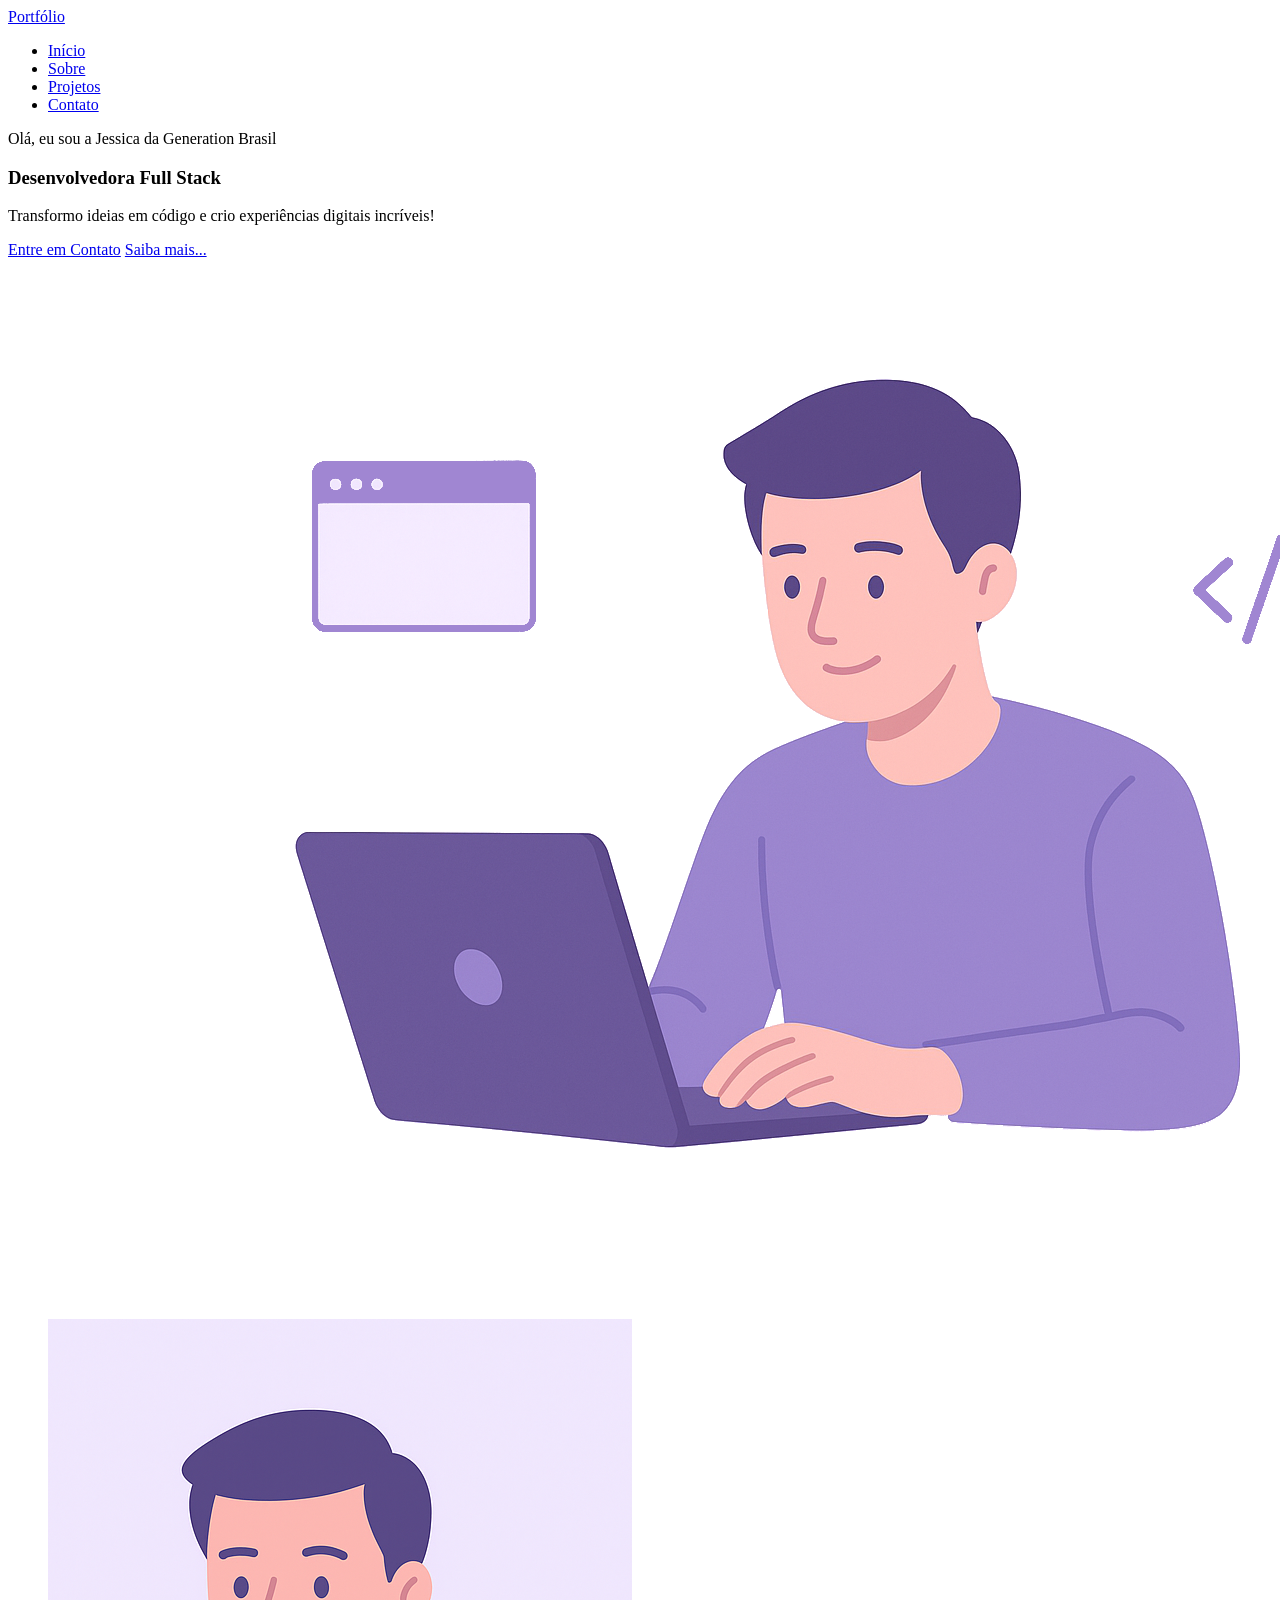
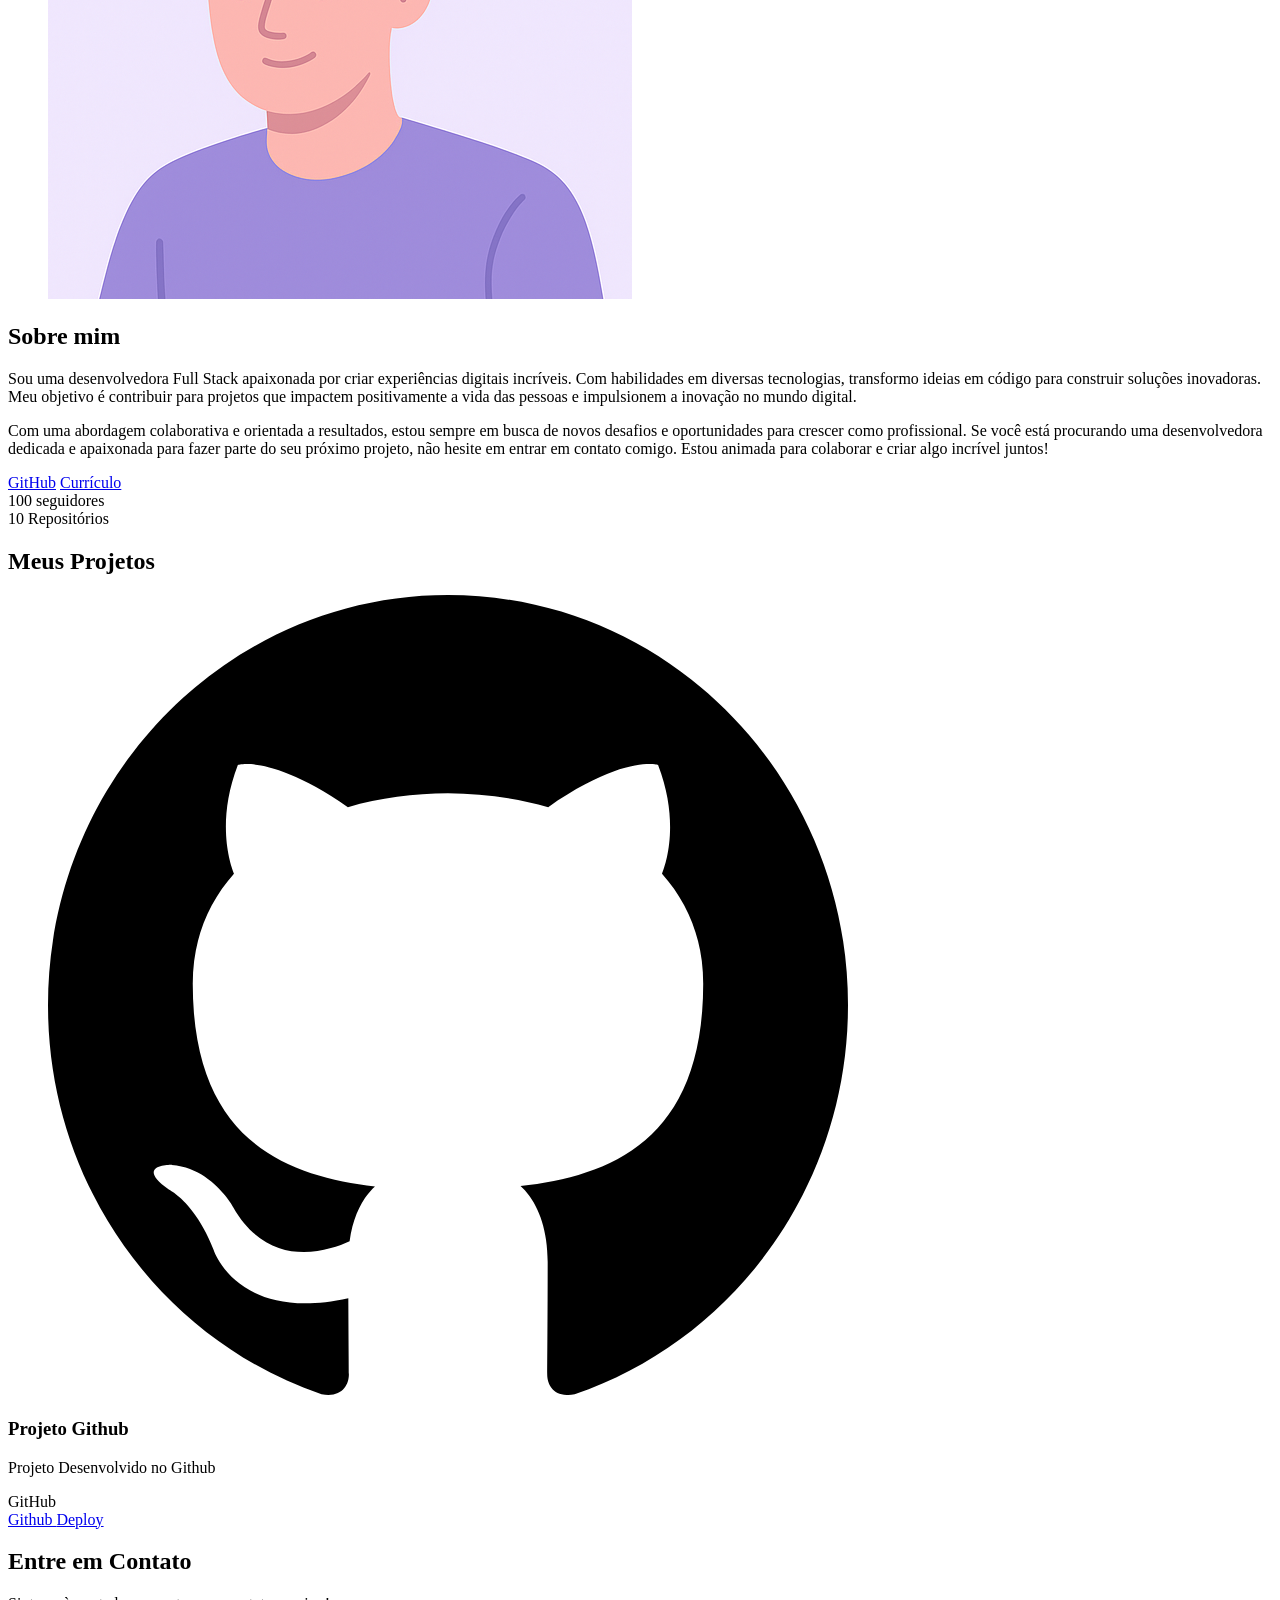
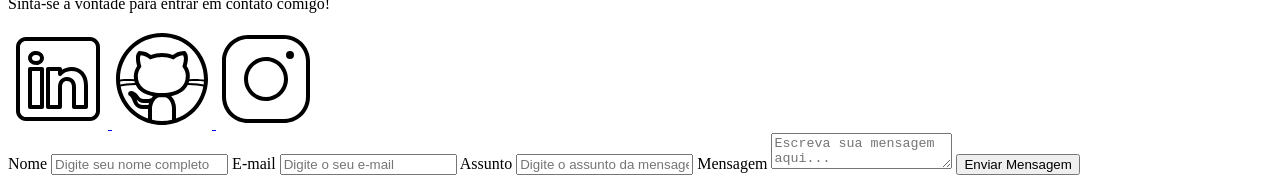
==== index.html @ 382dd795 "Criado o HTML do portifólio oferecido pela Generation Brasil" ====
<!DOCTYPE html>
<html lang="pt-br">

<head>

    <meta charset="UTF-8">

    <meta name="viewport" content="width=device-width, initial-scale=1.0">

    <meta name="Jessica Aquino" content="Generation Brasil">
    <meta name="description" content="Portfólio da Generation Brasil, 
                desenvolvedora Full Stack especializada em criar experiências 
                digitais incríveis. Conheça meus projetos e entre em contato.😊">
    <meta name="robots" content="index, follow">

    <link rel="icon" type="image/svg+xml" href="./assets/img/favicon.svg">

    <title>Portfólio Jessica Aquino - Generation Brasil</title>
</head>

<body>
    <!-- Cabeçalho da Página (header) -->
    <header>
        <div class="menu-container">
            <!-- Título -->
            <a href="index.html" id="titulo">Portfólio</a>
            <!-- MENU -->
            <nav>
                <ul class="menu-list">
                    <li><a href="#hero">Início</a></li>
                    <li><a href="#about">Sobre</a></li>
                    <li><a href="#projects">Projetos</a></li>
                    <li><a href="#contact">Contato</a></li>
                </ul>
            </nav>
        </div>
    </header>
    <!-- Secção Principal da Página (main) -->
    <main>
        <!-- Secção de Boas Vindas -->
        <section id="hero" class="section-container hero-container">
            <!-- BOAS VINDAS -->
            <article class="hero-content">
                <span> Olá, eu sou a Jessica da Generation Brasil</span>
                <h1>Desenvolvedora Full Stack</h1>
                <p>Transformo ideias em código e crio experiências digitais incríveis!</p>

                <div class="buttons-container">
                    <a href="#contact" class="botao">Entre em Contato</a>
                    <a href="#about" class="botao-outline">Saiba mais...</a>
                </div>

            </article>
            <!-- IMAGEM -->
            <figure class="hero-image">
                <img src="./assets/img/foto_dev_man.svg" alt="Foto do autor." class="float-animation">

            </figure>
        </section>
        <!-- Seção Sobre o autor -->
        <section id="about" class="section-container about-container">

            <figure class="about-image">
                <img src="./assets/img/avatar_dev_man.svg" alt="Foto do perfil">
            </figure>

            <article class="about-content">
                <h2>Sobre mim</h2>
                <p>Sou uma desenvolvedora Full Stack apaixonada por criar experiências digitais incríveis.
                    Com habilidades em diversas tecnologias, transformo ideias em código para construir soluções
                    inovadoras.
                    Meu objetivo é contribuir para projetos que impactem positivamente a vida das pessoas e impulsionem
                    a inovação no mundo digital.</p>

                <p>Com uma abordagem colaborativa e orientada a resultados, estou sempre em busca de novos desafios e
                    oportunidades para crescer como profissional.
                    Se você está procurando uma desenvolvedora dedicada e apaixonada para fazer parte do seu próximo
                    projeto, não hesite em entrar em contato comigo. Estou animada para colaborar e criar algo incrível
                    juntos!</p>

                <div class="about-button-data">
                    <div class="buttones-container">
                        <a href="#" target="_blank" class="botao">GitHub</a>
                        <a href="#" target="_blank" class="botao-outline">Currículo</a>
                    </div>

                    <div class="data-container">
                        <div class="data-item">
                            <span class="data-number">100</span>
                            <span class="data-label">seguidores</span>
                        </div>
                        <div class="data-item">
                            <span class="data-number">10</span>
                            <span class="data-label">Repositórios</span>
                        </div>
                    </div>
                </div>
            </article>

        </section>
        <!-- Seção Projetos do autor -->
        <section id="projects" class="section-container projects-container">
            <h2>Meus Projetos</h2>

            <!-- Swiper Container -->
            <div class="swiper projects-swiper">
                <div class="swiper-wrapper">
                    <div class="swiper-slide">
                        <article class="project-card">
                            <figure class="project-image">
                                <img src="./assets/icons/languages/github.svg" alt="Icone Github">
                            </figure>

                            <div class="project-content">
                                <h3>Projeto Github </h3>
                                <p>Projeto Desenvolvido no Github</p>

                                <div class="project-tags">
                                    <span class="tag">GitHub</span>
                                </div>

                                <div class="project-buttons">
                                    <a href="#" target="_blank" class="botao botao-sm">Github
                                    </a>
                                    <a href="#" target="_blank" class="botao-outline botao-sm">Deploy
                                    </a>

                                </div>
                            </div>
                        </article>
                    </div>
                </div>

                <!-- Botões de navegação -->
                <div class="swiper-button-next"></div>
                <div class="swiper-button-prev"></div>

                <!-- Paginação -->
                <div class="swiper-pagination"></div>
            </div>
        </section>

        <!-- Seção Formulário de Contato e Redes Sociais -->
        <section id="contact" class="section-container contact-container">

            <!-- REDES SOCIAIS-->
            <article class="contact-info">
                <h2>Entre em Contato</h2>
                <p>Sinta-se à vontade para entrar em contato comigo!</p>

                <div class="social-container">
                    <a href="#" target="_blank" class="social-icon" arial-label="LinkedIn">
                        <img src="./assets/icons/social/linkedin.svg" alt="Link para o LinkedIn">
                    </a>

                    <a href="#" target="_blank" class="social-icon" arial-label="GitHub">
                        <img src="./assets/icons/social/github.svg" alt="Link para o GitHub">
                    </a>
                    <a href="#" target="_blank" class="social-icon" arial-label="Instagram">
                        <img src="./assets/icons/social/instagram.svg" alt="Link para o Instagram">
                    </a>
                </div>
            </article>
            <!-- FORMULÁRIO -->
            <form id="" formulario>
                <label for="name">Nome</label>
                <input type="text" id="name" name="name" placeholder="Digite seu nome completo">
                <span id="erro-nome"></span>

                <label for="email">E-mail</label>
                <input type="text" id="email" name="email" placeholder="Digite o seu e-mail">
                <span id="erro-email"></span>

                <label for="assunto">Assunto</label>
                <input type="text" id="assunto" name="assunto" placeholder="Digite o assunto da mensagem">
                <span id="erro-assunto"></span>

                <label for="mensagem">Mensagem</label>
                <textarea type="text" id="mensagem" name="mensagem"
                    placeholder="Escreva sua mensagem aqui..."></textarea>
                <span id="erro-mensagem"></span>

                <button type="submit" class="botao">Enviar Mensagem</button>
            </form>
        </section>

    </main>
    <footer>

    </footer>
</body>

</html>
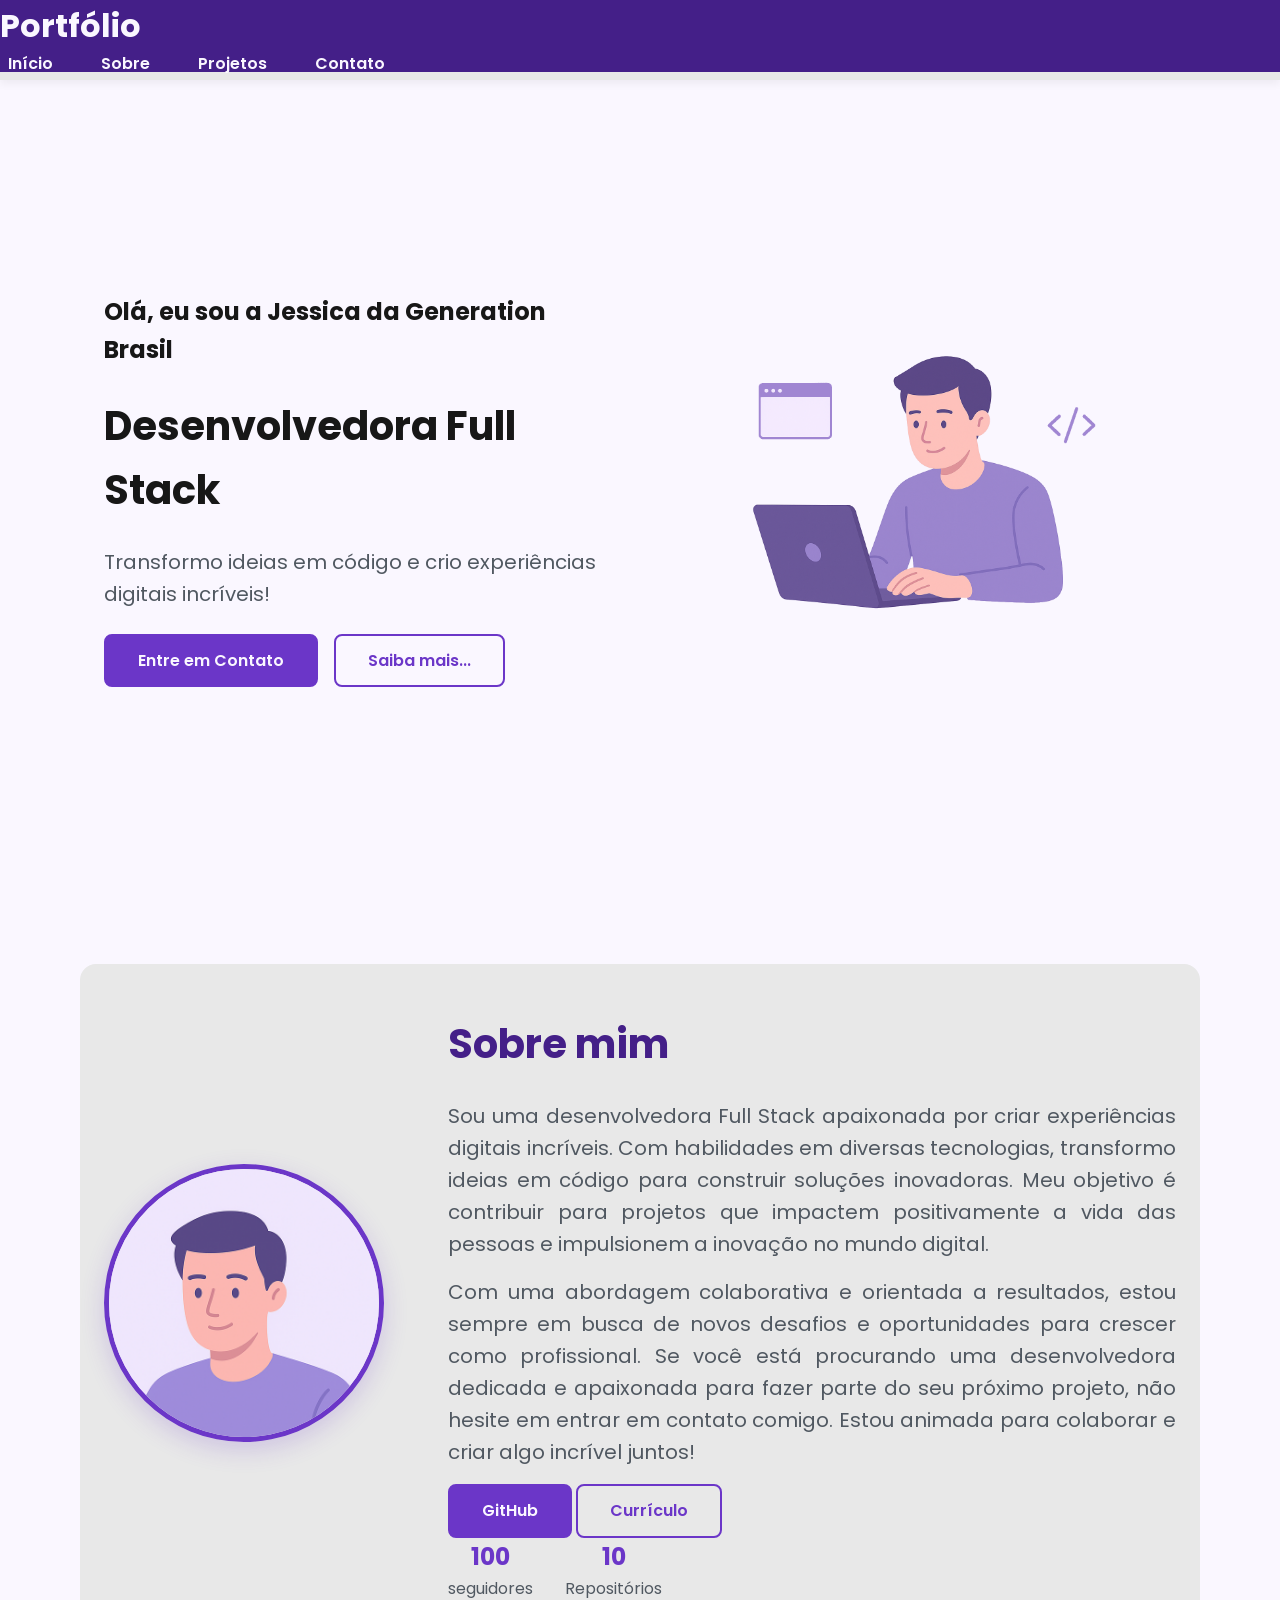
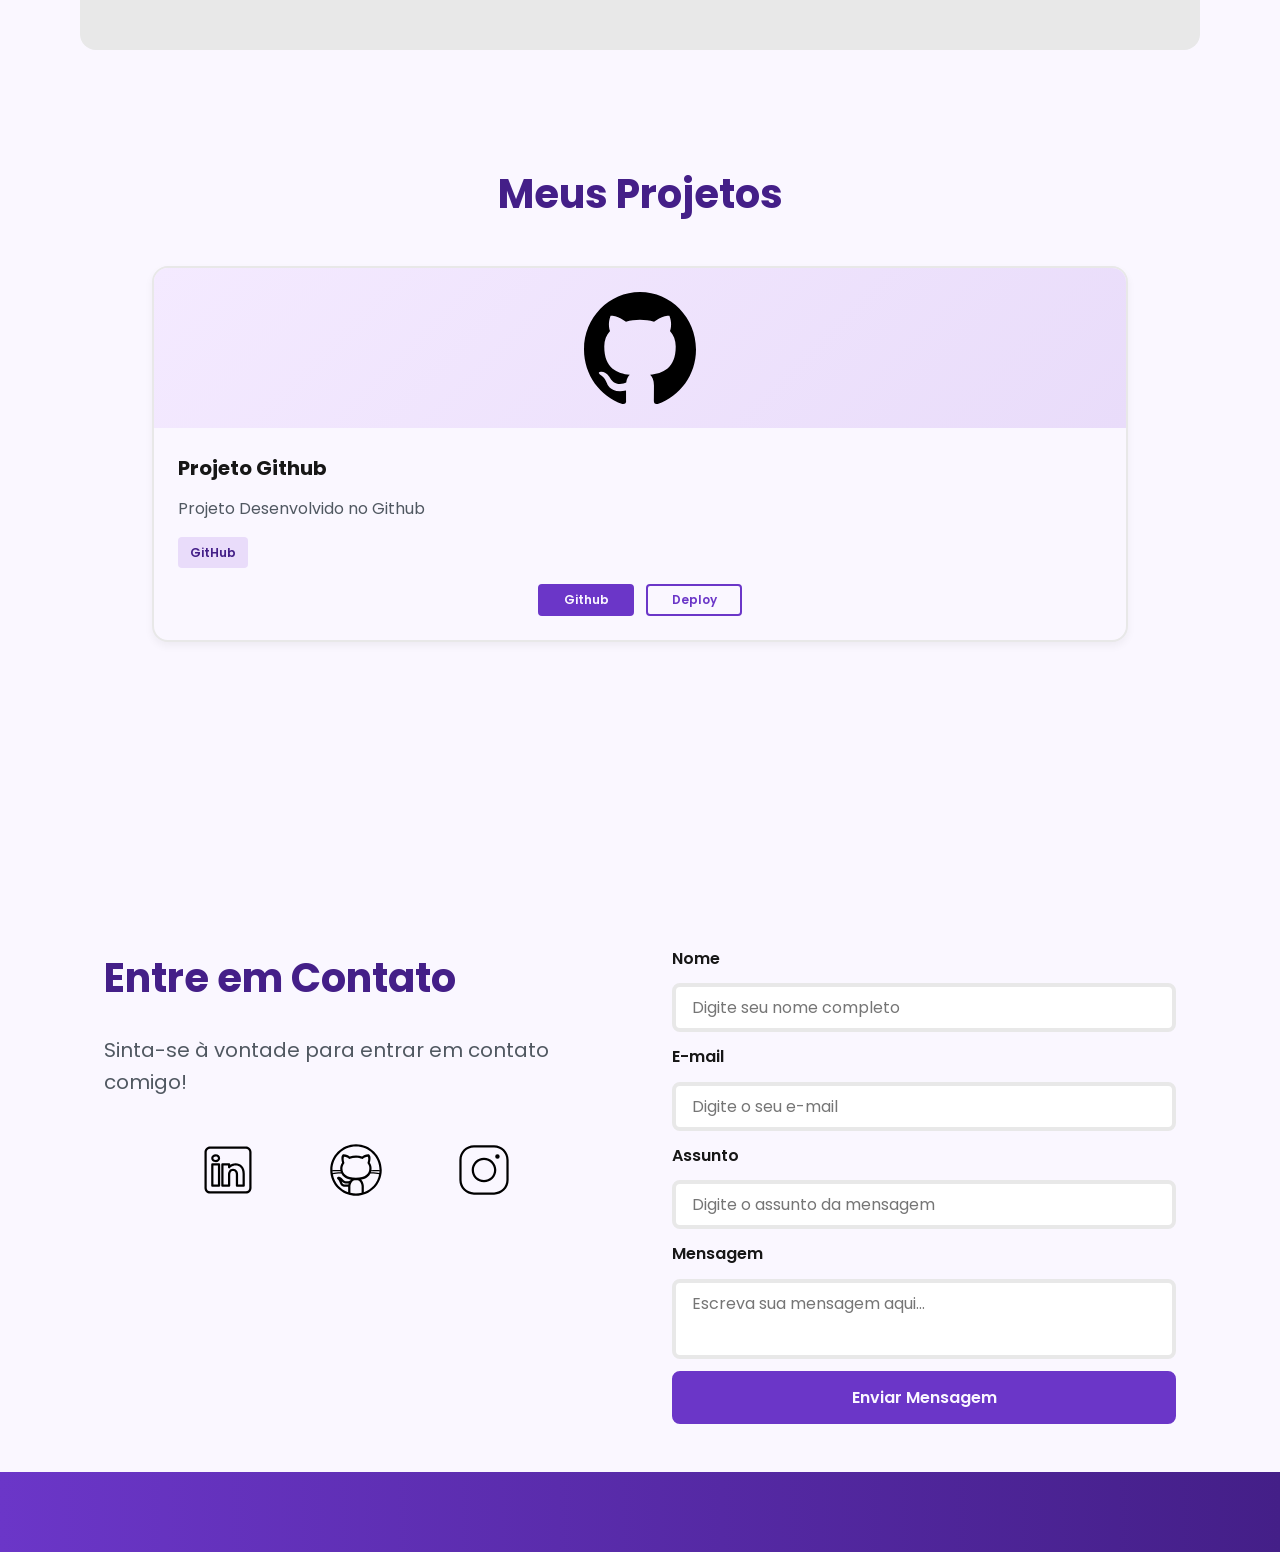
==== commit b7198b15: "Adicionado estilização da página" ====
--- a/index.html
+++ b/index.html
@@ -2,7 +2,13 @@
 <html lang="pt-br">
 
 <head>
-
+    <!-- Fontes do Google -->
+    <link rel="preconnect" href="https://fonts.googleapis.com">
+    <link rel="preconnect" href="https://fonts.gstatic.com" crossorigin>
+
+    <!-- Fonte do Google - Poppins -->
+    <link href="https://fonts.googleapis.com/css2?family=Poppins&display=swap" rel="stylesheet">
+    
     <meta charset="UTF-8">
 
     <meta name="viewport" content="width=device-width, initial-scale=1.0">
@@ -14,6 +20,8 @@
     <meta name="robots" content="index, follow">
 
     <link rel="icon" type="image/svg+xml" href="./assets/img/favicon.svg">
+    <!-- Link para a Folha de Estilo da Página - CSS -->
+    <link rel="stylesheet" href="./assets/css/style.css">
 
     <title>Portfólio Jessica Aquino - Generation Brasil</title>
 </head>
--- a/assets/css/style.css
+++ b/assets/css/style.css
@@ -0,0 +1,1025 @@
+*{
+    margin: 0;
+    padding: 0;
+    box-sizing: border-box;
+    font-family: 'Poppins', sans-serif;
+    font-weight: 400;
+    text-decoration: none;
+    outline: none;
+}
+
+:root {
+       --purple-50: #f4eaff;
+    --purple-100: #e9dcfa;
+    --purple-200: #cdb3f0;
+    --purple-300: #b186e5;
+    --purple-400: #9460db;
+    --purple-500: #6b36c8;
+    --purple-600: #5b2ca0;
+    --purple-700: #4c2177;
+    --purple-800: #441f88;
+    --purple-900: #2a0e4d;
+    --purple-950: #1a0730;
+
+    /* Cores Neutras */
+    --gray-200: #e8e8e8;
+    --gray-400: #505861;
+    --black: #171717;
+    --white: #FAF7FF;
+
+    /* Cores de Estado */
+    --error: #e63946;
+
+    /* Sombras */
+    --shadow-sm: 0 0.25rem 0.5rem rgba(0, 0, 0, 0.05);
+    --shadow-md: 0 0.25rem 0.75rem rgba(107, 54, 200, 0.3);
+    --shadow-lg: 0 0.5rem 1.5rem rgba(107, 54, 200, 0.2);
+
+    /* Espaçamentos */
+    --spacing-xs: 0.5rem;
+    --spacing-sm: 1rem;
+    --spacing-md: 1.5rem;
+    --spacing-lg: 2rem;
+    --spacing-xl: 3rem;
+    --spacing-2xl: 4rem;
+
+    /* Tamanhos de Fonte */
+    --text-sm: 0.75rem;
+    --text-base: 1rem;
+    --text-lg: 1.25rem;
+    --text-xl: 1.5rem;
+    --text-2xl: 2rem;
+    --text-3xl: 2.5rem;
+
+    /* Border Radius */
+    --radius-sm: 0.25rem;
+    --radius-md: 0.5rem;
+    --radius-lg: 1rem;
+    --radius-xl: 2rem;
+    --radius-full: 50%;
+
+    /* Animação Padrão */
+    --transition-default: all 0.3s ease;
+}
+html {
+    scroll-behavior: smooth;
+}
+
+body {
+    display: flex;
+    flex-direction: column;
+    min-height: 100vh;
+    background-color: var(--white);
+    line-height: 1.6;
+    color: var(--black);
+}
+
+main {
+    flex: 1;
+}
+
+/* SEÇÕES - BASE COMUM*/
+.section-container {
+    max-width: 70rem;
+    margin: 0 auto;
+    padding: var(--spacing-xl) var(--spacing-md);
+    scroll-margin-top: 6rem;
+}
+
+/* BOTÕES */
+
+/* Container para botões*/
+.buttons-container {
+    display: flex;
+    gap: var(--spacing-sm);
+}
+
+/* Base comum para todos os botões*/
+.botao,
+.botao-outline {
+    display: inline-block;
+    padding: 0.75rem 2rem;
+    border: 0.15rem solid transparent;
+    border-radius: var(--radius-md);
+    font-size: var(--text-base);
+    font-weight: 600;
+    text-align: center;
+    cursor: pointer;
+    transition: var(--transition-default);
+}
+
+/* Botão preenchido (primário) */
+.botao {
+    border-color: var(--purple-500);
+    background-color: var(--purple-500);
+    color: var(--white);
+}
+
+.botao:hover {
+    border-color: var(--purple-800);
+    background-color: var(--purple-800);
+    box-shadow: var(--shadow-md);
+    transform: translateY(-0.25rem);
+}
+
+/* Botão outline (secundário) */
+.botao-outline {
+    border-color: var(--purple-500);
+    background-color: transparent;
+    color: var(--purple-500);
+}
+
+.botao-outline:hover {
+    border-color: var(--purple-500);
+    background-color: var(--purple-500);
+    color: var(--white);
+    transform: translateY(-0.25rem);
+}
+
+/* Modificador para botões pequenos (usado em projetos) */
+.botao.botao-sm,
+.botao-outline.botao-sm {
+    min-width: 6rem;
+    padding: 0.25rem var(--spacing-sm);
+    border-width: 0.125rem;
+    border-radius: 0.25rem;
+    font-size: var(--text-sm);
+}
+
+/* SEÇÃO HEADER - CABEÇALHO E MENU*/
+header {
+    position: sticky;
+    top: 0;
+    z-index: 1000;
+    width: 100%;
+    height: 5rem;
+    border-bottom: var(--spacing-xs) solid var(--gray-200);
+    background-color: var(--purple-800);
+    box-shadow: var(--shadow-sm);
+}
+
+header a {
+    font-weight: 600;
+    color: var(--white);
+    transition: color 0.3s ease;
+}
+
+header a:hover {
+    color: var(--purple-100);
+}
+
+#titulo {
+    font-size: var(--text-2xl);
+    font-weight: 700;
+}
+
+.menu-content {
+    display: flex;
+    justify-content: space-between;
+    align-items: center;
+    max-width: 70rem;
+    height: 100%;
+    margin: 0 auto;
+    padding: 0 var(--spacing-md);
+}
+
+.menu-list {
+    display: flex;
+    gap: var(--spacing-lg);
+    list-style: none;
+}
+
+.menu-list a {
+    padding: var(--spacing-xs);
+}
+
+/* SEÇÃO HERO*/
+.hero-container {
+    display: flex;
+    align-items: center;
+    gap: var(--spacing-2xl);
+    min-height: calc(100vh - 5rem);
+}
+
+.hero-content {
+    display: flex;
+    flex: 1;
+    flex-direction: column;
+    gap: var(--spacing-md);
+}
+
+.hero-content span {
+    font-size: var(--text-xl);
+    font-weight: 700;
+}
+
+.hero-content h1 {
+    font-size: var(--text-3xl);
+    font-weight: 700;
+}
+
+.hero-content p,
+.about-content p,
+.contact-info p {
+    font-size: var(--text-lg);
+    color: var(--gray-400);
+}
+
+.hero-image {
+    display: flex;
+    flex: 1;
+    justify-content: center;
+}
+
+.hero-image img {
+    width: 100%;
+    max-width: 100%;
+    border-radius: var(--radius-xl);
+}
+
+/* Animação flutuante */
+@keyframes float {
+
+    0%,
+    100% {
+        transform: translateY(0);
+    }
+
+    50% {
+        transform: translateY(-1.25rem);
+    }
+}
+
+.float-animation {
+    animation: float 3s ease-in-out infinite;
+}
+
+/*SEÇÃO ABOUT*/
+.about-container {
+    display: flex;
+    align-items: center;
+    gap: var(--spacing-2xl);
+    margin: var(--spacing-2xl) auto;
+    border-radius: var(--radius-lg);
+    background-color: var(--gray-200);
+}
+
+.about-image {
+    flex: 0 0 17.5rem;
+}
+
+.about-image img {
+    width: 100%;
+    border: 0.35rem solid var(--purple-500);
+    border-radius: var(--radius-full);
+    box-shadow: var(--shadow-lg);
+}
+
+.about-content h2,
+.projects-container h2,
+.contact-info h2 {
+    margin-bottom: var(--spacing-md);
+    font-size: var(--text-3xl);
+    font-weight: 700;
+    color: var(--purple-800);
+}
+
+.about-content p {
+    margin-bottom: var(--spacing-sm);
+    text-align: justify;
+}
+
+.about-buttons-data {
+    display: flex;
+    justify-content: space-between;
+    align-items: center;
+    gap: var(--spacing-lg);
+    margin-top: var(--spacing-lg);
+}
+
+.about-buttons-data .botao {
+    margin-right: auto;
+}
+
+.data-container {
+    display: flex;
+    gap: var(--spacing-lg);
+    margin-top: 0;
+}
+
+.data-item {
+    display: flex;
+    flex-direction: column;
+    align-items: center;
+}
+
+.data-number {
+    font-size: var(--text-xl);
+    font-weight: 700;
+    text-align: center;
+    color: var(--purple-500);
+}
+
+.data-label {
+    font-size: var(--text-base);
+    text-align: center;
+    color: var(--gray-400);
+}
+
+/* SEÇÃO PROJECTS*/
+.projects-container {
+    scroll-margin-top: 3rem;
+    margin: var(--spacing-2xl) auto;
+    text-align: center;
+}
+
+.projects-swiper {
+    position: relative;
+    width: 100%;
+    padding: var(--spacing-sm) var(--spacing-xl) var(--spacing-xl);
+    overflow: hidden;
+}
+
+/* Card de projetos */
+.project-card {
+    display: flex;
+    flex-direction: column;
+    width: 100%;
+    height: 100%;
+    border: 0.15rem solid var(--gray-200);
+    border-radius: var(--radius-lg);
+    background-color: var(--white);
+    box-shadow: var(--shadow-sm);
+    overflow: hidden;
+    transition: var(--transition-default);
+}
+
+.project-card:hover {
+    box-shadow: var(--shadow-lg);
+}
+
+.project-image {
+    display: flex;
+    align-items: center;
+    justify-content: center;
+    width: 100%;
+    height: 10rem;
+    background: linear-gradient(135deg, var(--purple-50) 0%, var(--purple-100) 100%);
+}
+
+.project-image img {
+    width: 75%;
+    height: 75%;
+    max-width: 7rem;
+    max-height: 7rem;
+    object-fit: contain;
+    transition: transform 0.3s ease;
+}
+
+.project-content {
+    display: flex;
+    flex: 1;
+    flex-direction: column;
+    padding: var(--spacing-md);
+    text-align: left;
+}
+
+.project-content h3 {
+    margin-bottom: 0.75rem;
+    font-size: var(--text-lg);
+    font-weight: 700;
+}
+
+.project-content p {
+    flex: 1;
+    margin-bottom: var(--spacing-sm);
+    font-size: var(--text-base); 
+    color: var(--gray-400);
+}
+
+/* Tags de Tecnologias */
+.project-tags {
+    display: flex;
+    flex-wrap: wrap;
+    gap: var(--spacing-xs);
+}
+
+.tag {
+    padding: 0.375rem 0.75rem;
+    border-radius: var(--radius-sm);
+    background-color: var(--purple-100);
+    font-size: var(--text-sm);
+    font-weight: 600;
+    color: var(--purple-800);
+}
+
+/* Container - Botões do Card */
+.project-buttons {
+    display: flex;
+    justify-content: center;
+    align-items: center;
+    gap: 0.75rem;
+    margin-top: var(--spacing-sm);
+}
+
+/* SEÇÃO PROJECTS - CARROSSEL (SWIPER)*/
+.swiper-wrapper {
+    align-items: stretch;
+}
+
+.swiper-slide {
+    display: flex;
+    height: auto;
+}
+
+/* Botões do Swiper (navegação) */
+.swiper-button-next,
+.swiper-button-prev {
+    width: 3rem;
+    height: 3rem;
+}
+
+.swiper-button-next:after,
+.swiper-button-prev:after {
+    font-size: var(--text-lg);
+    color: var(--purple-500);
+}
+
+.swiper-button-next:hover:after,
+.swiper-button-prev:hover:after {
+    color: var(--purple-800);
+}
+
+/* Indicadores de paginação */
+.swiper-pagination-bullet {
+    width: 0.75rem;
+    height: 0.75rem;
+    background-color: var(--gray-200);
+    opacity: 1;
+}
+
+.swiper-pagination-bullet-active {
+    width: var(--spacing-lg);
+    border-radius: var(--radius-sm);
+    background-color: var(--purple-500);
+}
+
+/* SEÇÃO CONTACT*/
+.contact-container {
+    display: grid;
+    grid-template-columns: 1fr 1fr;
+    gap: var(--spacing-2xl);
+}
+
+/* Redes Sociais */
+.contact-info h2 {
+    margin-bottom: var(--spacing-md);
+}
+
+.contact-info p {
+    margin-bottom: var(--spacing-lg);
+}
+
+.social-container {
+    display: flex;
+    justify-content: center;
+    gap: var(--spacing-xl);
+}
+
+.social-icon {
+    width: 5rem;
+    height: 5rem;
+    padding: 0.75rem;
+    border-radius: var(--radius-md);
+    transition: var(--transition-default);
+}
+
+.social-icon img {
+    width: 100%;
+    filter: brightness(0) saturate(100%);
+    transition: filter 0.3s ease;
+}
+
+.social-icon:hover img {
+    filter: brightness(0) 
+            saturate(100%) 
+            invert(42%) 
+            sepia(93%) 
+            saturate(1352%) 
+            hue-rotate(243deg) 
+            brightness(79%) 
+            contrast(91%);
+}
+
+/* Formulário */
+form {
+    display: flex;
+    flex-direction: column;
+    gap: 0.75rem;
+}
+
+form label {
+    font-size: var(--text-base);
+    font-weight: 600;
+}
+
+form input,
+form textarea {
+    width: 100%;
+    padding: 0.5rem var(--spacing-sm);
+    border: 0.25rem solid var(--gray-200);
+    border-radius: var(--radius-md);
+    font-family: inherit;
+    font-size: var(--text-base);
+    transition: border-color 0.3s ease;
+}
+
+form input:focus,
+form textarea:focus {
+    border-color: var(--purple-500);
+    outline: none;
+}
+
+form textarea {
+    min-height: 5rem;
+    resize: none;
+}
+
+form span {
+    margin-top: -0.75rem;
+    font-size: var(--text-sm);
+    color: var(--error);
+}
+
+/* SEÇÃO FOOTER - RODAPÉ*/
+footer {
+    padding: 2.5rem;
+    background: linear-gradient(to right, var(--purple-500), var(--purple-800));
+    font-weight: 600;
+    text-align: center;
+    color: var(--white);
+}
+
+/* PÁGINA SUCCESS*/
+.success-container {
+    display: flex;
+    flex-direction: column;
+    justify-content: center;
+    align-items: center;
+    width: 100%;
+    min-height: calc(100vh - 12.5rem);
+    padding: var(--spacing-xl) var(--spacing-md);
+}
+
+.success-content {
+    display: flex;
+    flex-direction: column;
+    align-items: center;
+    gap: var(--spacing-md);
+    max-width: 37.5rem;
+    text-align: center;
+}
+
+.success-content h1 {
+    font-size: var(--text-3xl);
+    font-weight: 700;
+    color: var(--purple-800);
+}
+
+.success-content h2 {
+    font-size: var(--text-lg);
+    color: var(--gray-400);
+}
+
+.success-icon {
+    display: flex;
+    align-items: center;
+    justify-content: center;
+    width: 7.5rem;
+    height: 7.5rem;
+    border-radius: var(--radius-full);
+    background-color: var(--purple-100);
+}
+
+.success-icon img {
+    width: 6rem;
+    height: 6rem;
+    filter: brightness(0) 
+            saturate(100%) 
+            invert(11%) 
+            sepia(69%) 
+            saturate(3759%) 
+            hue-rotate(256deg) 
+            brightness(101%) 
+            contrast(96%);
+}
+
+/* RESPONSIVIDADE - TABLETS (até 1024px)*/
+
+@media screen and (max-width: 1024px) {
+   
+    /* Layout */
+    .section-container {
+        padding: var(--spacing-lg) var(--spacing-md);
+    }
+
+    /* Tipografia */
+    .section-container h1 {
+        font-size: var(--text-3xl);
+    }
+
+    .section-container h2 {
+        font-size: var(--text-2xl);
+    }
+
+    .section-container p  {
+        font-size: var(--text-base);
+    }
+
+    .section-container span {
+        font-size: var(--text-lg);
+    }
+
+    .success-content h1 {
+        font-size: var(--text-3xl);
+    }
+
+    .success-content h2 {
+        font-size: var(--text-lg); 
+    }
+
+    /* Header */
+    #titulo {
+        font-size: var(--text-xl); 
+    }
+
+    /* Header - Oculta menu em telas pequenas */
+    @media (max-width: 768px) {
+        .menu-list {
+            display: none;
+        }
+    }
+
+    /* Hero */
+    .hero-container {
+        flex-direction: column-reverse;
+        gap: var(--spacing-lg);
+        min-height: 60vh;
+        text-align: center;
+    }
+
+    .hero-content,
+    .hero-image {
+        width: 90%;
+    }
+
+    .hero-image img {
+        object-fit: cover;
+    }
+
+    .buttons-container {
+        justify-content: center;
+        width: 100%;
+    }
+
+    .hero-container .botao,
+    .hero-container .botao-outline {
+        padding: 0.75rem 1.5rem;
+        font-size: var(--text-base);
+        white-space: nowrap;
+    }
+
+    /* About */
+    .about-container {
+        flex-direction: column;
+        gap: var(--spacing-md);
+        margin: var(--spacing-lg);
+        padding: var(--spacing-lg);
+    }
+
+    .about-image {
+        flex: 0 0 auto;
+        width: 100%;
+        display: flex;
+        justify-content: center;
+    }
+
+    .about-image img {
+        max-width: 16rem;
+        width: 100%;
+    }
+
+    .about-content {
+        width: 100%;
+    }
+
+    .about-buttons-data {
+        flex-direction: column;
+        gap: var(--spacing-md);
+        align-items: stretch;
+    }
+
+    .about-buttons-data .botao {
+        margin-right: 0;
+    }
+
+    .data-container {
+        justify-content: center;
+        width: 100%;
+    }
+
+    /* Projects */
+    .projects-container {
+        margin: var(--spacing-lg) auto 0;
+    }
+
+    .projects-swiper {
+        margin: 0;
+        padding: var(--spacing-sm) var(--spacing-lg) 2.5rem;
+    }
+
+    .project-card {
+        width: 100%;
+        height: 30rem;
+        min-height: 30rem;
+        max-height: 30rem;
+        max-width: 100%;
+    }
+
+    .project-content {
+        display: flex;
+        flex-direction: column;
+        justify-content: space-between;
+        height: 100%;
+    }
+
+    .project-content p {
+        flex: 1;
+        overflow: hidden;
+    }
+
+    .project-tags {
+        min-height: 2.5rem;
+        align-items: flex-start;
+    }
+
+    .swiper-wrapper {
+        align-items: stretch;
+    }
+
+    .swiper-slide {
+        display: flex;
+        justify-content: center;
+        align-items: stretch;
+        height: auto;
+    }
+
+    .swiper-button-next,
+    .swiper-button-prev {
+        display: none;
+    }
+
+    /* Contact */
+    .contact-container {
+        grid-template-columns: 1fr;
+        gap: var(--spacing-lg);
+        width: 90%;
+        margin: 0 auto;
+    }
+
+    /* Success Page */
+    .success-container {
+        padding: var(--spacing-xl) var(--spacing-md);
+        min-height: calc(100vh - 10rem);
+    }
+
+    .success-content {
+        gap: var(--spacing-lg);
+        max-width: 35rem;
+    }
+
+    .success-icon {
+        width: 6rem;
+        height: 6rem;
+    }
+
+    .success-icon img {
+        width: 5rem;
+        height: 5rem;
+    }
+}
+
+/* RESPONSIVIDADE - MOBILE (até 480px) */
+
+@media screen and (max-width: 480px) {
+
+    /* Layout */
+    .section-container {
+        padding: var(--spacing-md) var(--spacing-sm);
+    }
+
+    /* Tipografia Mobile */
+    .section-container h1 {
+        font-size: var(--text-xl);
+    }
+
+    .section-container h2 {
+        font-size: var(--text-xl);
+    }
+
+    .section-container p {
+        font-size: var(--text-base);
+    }
+
+    .section-container span {
+        font-size: var(--text-lg);
+    }
+
+    .success-content h1 {
+        font-size: var(--text-xl);
+    }
+
+    .success-content h2 {
+        font-size: var(--text-base);
+    }
+
+    /* Header */
+    #titulo {
+        font-size: var(--text-xl);
+    }
+
+    .menu-list {
+        display: none;
+    }
+
+    /* Hero */
+    .hero-container {
+        gap: var(--spacing-sm);
+    }
+
+    .hero-content {
+        gap: var(--spacing-xs);
+        width: 100%;
+    }
+
+    .buttons-container {
+        flex-direction: column;
+        gap: 0.75rem;
+        width: 100%;
+    }
+
+    .buttons-container .botao,
+    .buttons-container .botao-outline {
+        width: 100%;
+    }
+
+    .hero-container .botao,
+    .hero-container .botao-outline {
+        padding: 0.75rem 1rem;
+        font-size: var(--text-base);
+        white-space: nowrap;
+    }
+
+    .hero-image {
+        width: 100%;
+    }
+
+    .hero-image img {
+        max-width: 20rem;
+    }
+
+    /* About */
+    .about-container {
+        margin: var(--spacing-lg) 0.5rem;
+        padding: var(--spacing-md);
+    }
+
+    .about-image img {
+        max-width: 14rem;
+    }
+
+    .about-buttons-data .botao,
+    .about-buttons-data .botao-outline {
+        width: 100%;
+        padding: 0.75rem var(--spacing-lg);
+        font-size: var(--text-base);
+        text-align: center;
+    }
+
+    .data-number {
+        font-size: var(--text-lg);
+    }
+
+    .data-label {
+        font-size: var(--text-sm);
+    }
+
+    /* Projects */
+    .projects-container {
+        margin: var(--spacing-lg) auto 0;
+    }
+
+    .projects-swiper {
+        position: relative;
+        margin: 0;
+        padding: var(--spacing-sm) 0 2rem 0;
+        overflow: visible;
+    }
+
+    .project-card {
+        width: 100%;
+        height: 20rem;
+        max-width: 20rem;
+    }
+
+    .project-image {
+        height: 10rem;
+    }
+
+    .project-content {
+        padding: var(--spacing-md);
+    }
+
+    .project-content h3 {
+        font-size: var(--text-lg);
+    }
+
+    .project-content p {
+        font-size: var(--text-base);
+    }
+
+    /* Contact */
+    .contact-container {
+        width: 100%;
+    }
+
+    .contact-info p {
+        margin-bottom: var(--spacing-md);
+    }
+
+    .social-container {
+        flex-wrap: wrap;
+        gap: var(--spacing-lg);
+        margin-bottom: var(--spacing-xs);
+    }
+
+    .social-icon {
+        width: 4rem;
+        height: 4rem;
+    }
+
+    /* Formulário */
+    form {
+        gap: var(--spacing-sm);
+    }
+
+    form label {
+        font-size: var(--text-base);
+    }
+
+    form input,
+    form textarea {
+        padding: 0.75rem;
+        font-size: var(--text-base);
+    }
+
+    form button {
+        padding: 0.75rem var(--spacing-md);
+        font-size: var(--text-base);
+    }
+
+    /* Footer */
+    footer {
+        padding: var(--spacing-md) var(--spacing-sm);
+        font-size: var(--text-sm);
+    }
+    
+    /* Success Page */
+    .success-container {
+        padding: var(--spacing-lg) var(--spacing-sm);
+        min-height: calc(100vh - 8rem);
+    }
+
+    .success-content {
+        gap: var(--spacing-md);
+        max-width: 100%;
+        padding: 0 var(--spacing-sm);
+    }
+
+    .success-icon {
+        width: 5rem;
+        height: 5rem;
+    }
+
+    .success-icon img {
+        width: 4rem;
+        height: 4rem;
+    }
+
+    .success-content .botao {
+        width: 100%;
+        max-width: 20rem;
+        padding: 0.75rem var(--spacing-lg);
+    }
+
+}
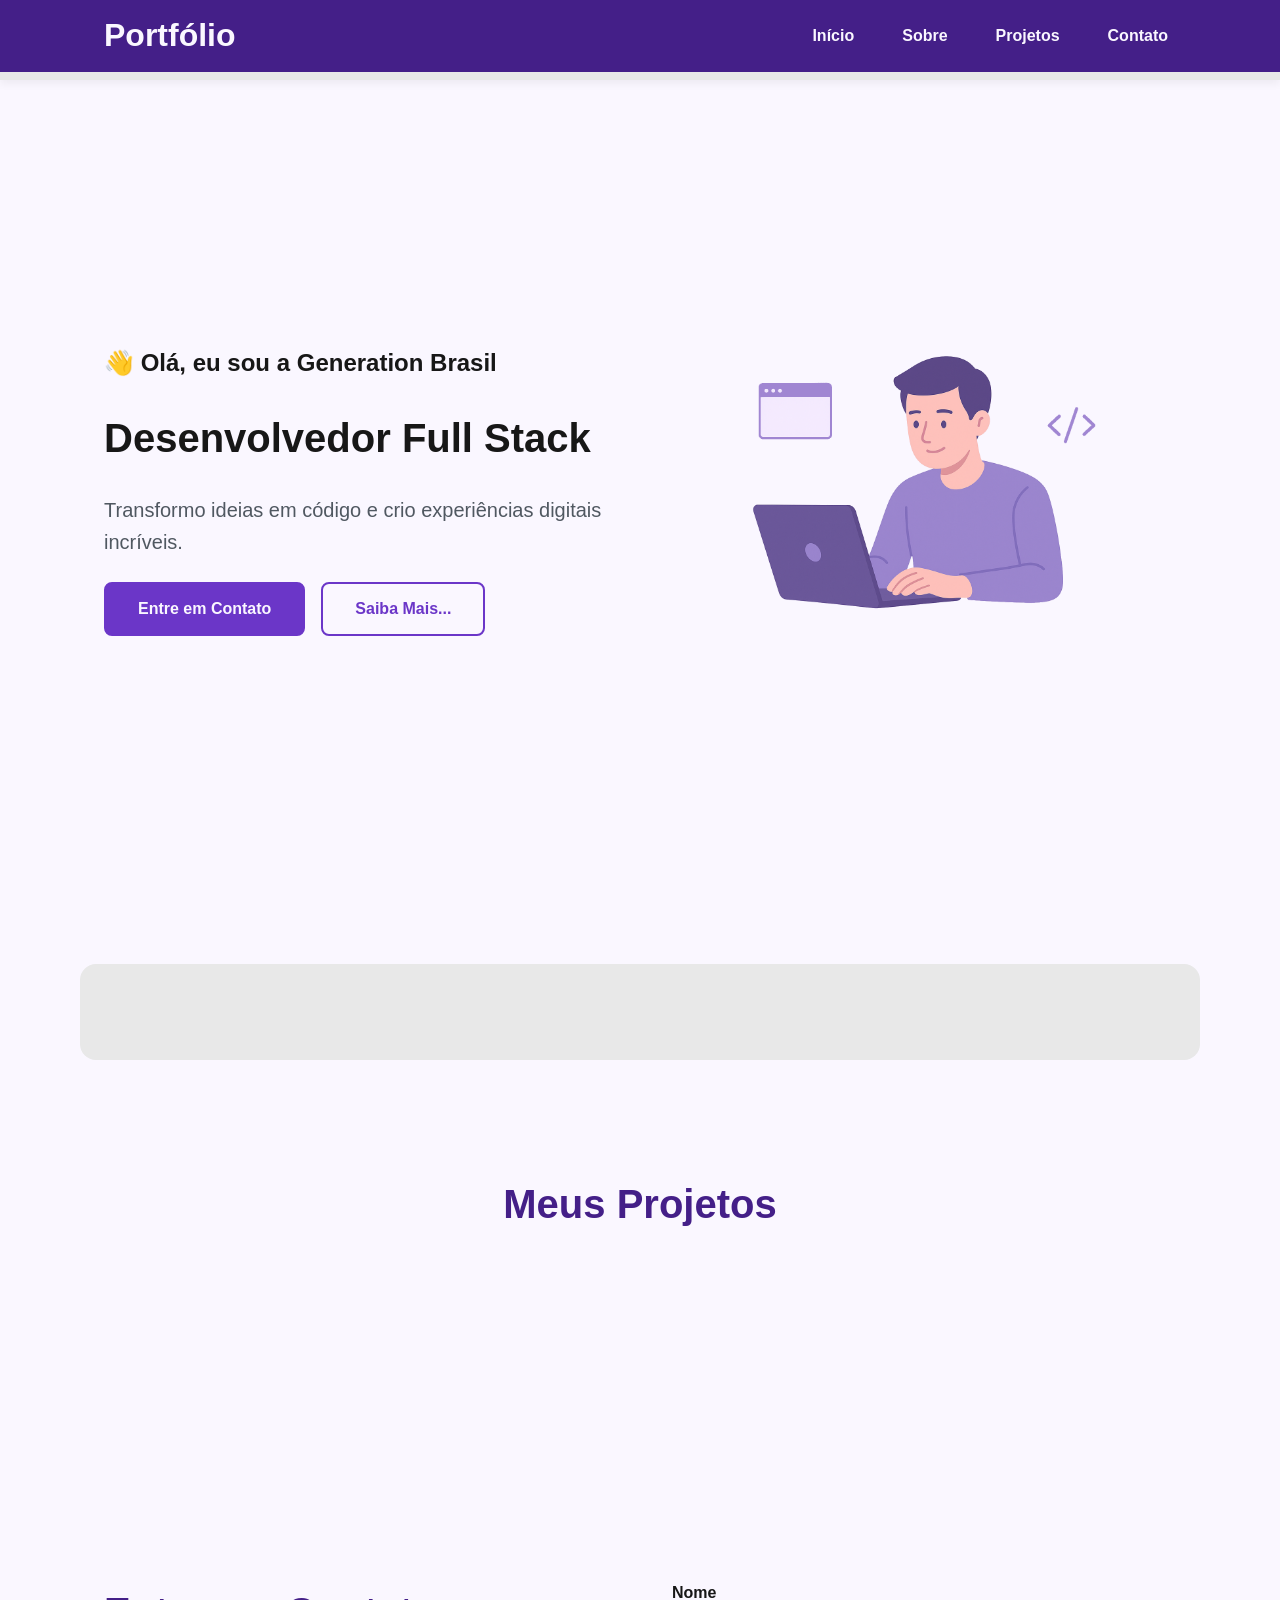
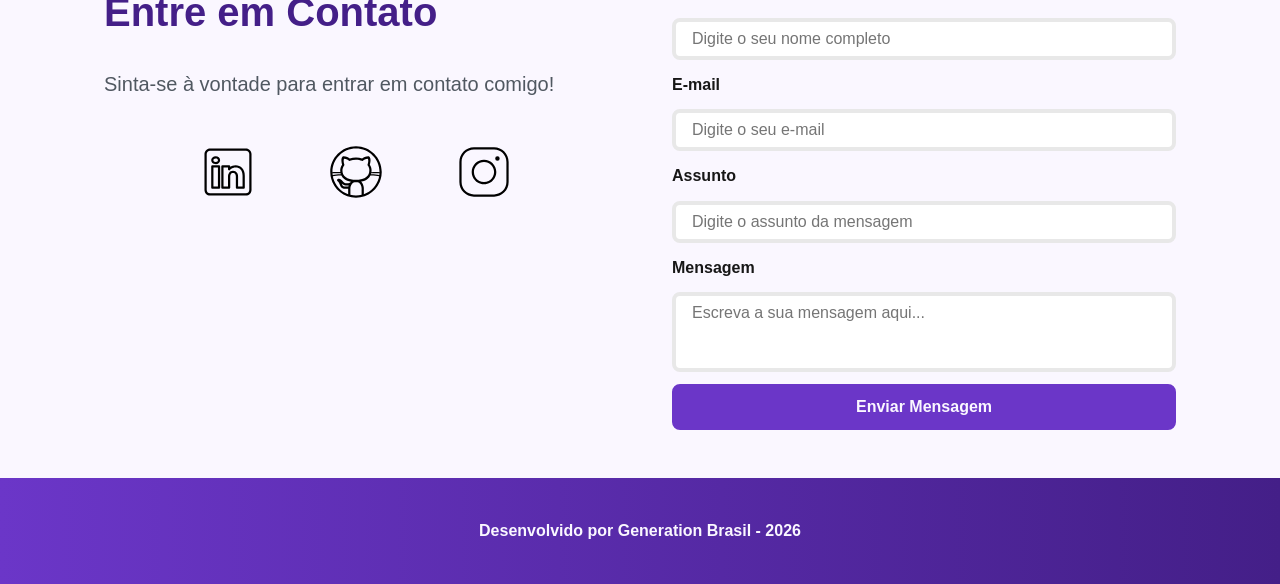
==== commit fb002a8e: "Integrando o JS" ====
--- a/index.html
+++ b/index.html
@@ -2,17 +2,9 @@
 <html lang="pt-br">
 
 <head>
-    <!-- Fontes do Google -->
-    <link rel="preconnect" href="https://fonts.googleapis.com">
-    <link rel="preconnect" href="https://fonts.gstatic.com" crossorigin>
 
-    <!-- Fonte do Google - Poppins -->
-    <link href="https://fonts.googleapis.com/css2?family=Poppins&display=swap" rel="stylesheet">
-    
     <meta charset="UTF-8">
-
     <meta name="viewport" content="width=device-width, initial-scale=1.0">
-
     <meta name="Jessica Aquino" content="Generation Brasil">
     <meta name="description" content="Portfólio da Generation Brasil, 
                 desenvolvedora Full Stack especializada em criar experiências 
@@ -20,18 +12,22 @@
     <meta name="robots" content="index, follow">
 
     <link rel="icon" type="image/svg+xml" href="./assets/img/favicon.svg">
+
     <!-- Link para a Folha de Estilo da Página - CSS -->
     <link rel="stylesheet" href="./assets/css/style.css">
 
-    <title>Portfólio Jessica Aquino - Generation Brasil</title>
+    <title>Portfólio Generation Brasil</title>
 </head>
 
 <body>
     <!-- Cabeçalho da Página (header) -->
     <header>
-        <div class="menu-container">
-            <!-- Título -->
+
+        <div class="menu-content">
+
+            <!-- TÍTULO -->
             <a href="index.html" id="titulo">Portfólio</a>
+
             <!-- MENU -->
             <nav>
                 <ul class="menu-list">
@@ -41,71 +37,43 @@
                     <li><a href="#contact">Contato</a></li>
                 </ul>
             </nav>
+
         </div>
+
     </header>
-    <!-- Secção Principal da Página (main) -->
+
+    <!-- Seção Principal da Página (main) -->
     <main>
-        <!-- Secção de Boas Vindas -->
+
+        <!-- Seção de Boas vindas -->
         <section id="hero" class="section-container hero-container">
+
             <!-- BOAS VINDAS -->
             <article class="hero-content">
-                <span> Olá, eu sou a Jessica da Generation Brasil</span>
-                <h1>Desenvolvedora Full Stack</h1>
-                <p>Transformo ideias em código e crio experiências digitais incríveis!</p>
+
+                <span>👋 Olá, eu sou a Generation Brasil</span>
+                <h1>Desenvolvedor Full Stack</h1>
+                <p>Transformo ideias em código e crio experiências digitais incríveis.</p>
 
                 <div class="buttons-container">
                     <a href="#contact" class="botao">Entre em Contato</a>
-                    <a href="#about" class="botao-outline">Saiba mais...</a>
+                    <a href="#about" class="botao-outline">Saiba Mais...</a>
                 </div>
 
             </article>
+
             <!-- IMAGEM -->
             <figure class="hero-image">
                 <img src="./assets/img/foto_dev_man.svg" alt="Foto do autor." class="float-animation">
+            </figure>
 
-            </figure>
         </section>
+
         <!-- Seção Sobre o autor -->
         <section id="about" class="section-container about-container">
 
-            <figure class="about-image">
-                <img src="./assets/img/avatar_dev_man.svg" alt="Foto do perfil">
-            </figure>
+        </section>
 
-            <article class="about-content">
-                <h2>Sobre mim</h2>
-                <p>Sou uma desenvolvedora Full Stack apaixonada por criar experiências digitais incríveis.
-                    Com habilidades em diversas tecnologias, transformo ideias em código para construir soluções
-                    inovadoras.
-                    Meu objetivo é contribuir para projetos que impactem positivamente a vida das pessoas e impulsionem
-                    a inovação no mundo digital.</p>
-
-                <p>Com uma abordagem colaborativa e orientada a resultados, estou sempre em busca de novos desafios e
-                    oportunidades para crescer como profissional.
-                    Se você está procurando uma desenvolvedora dedicada e apaixonada para fazer parte do seu próximo
-                    projeto, não hesite em entrar em contato comigo. Estou animada para colaborar e criar algo incrível
-                    juntos!</p>
-
-                <div class="about-button-data">
-                    <div class="buttones-container">
-                        <a href="#" target="_blank" class="botao">GitHub</a>
-                        <a href="#" target="_blank" class="botao-outline">Currículo</a>
-                    </div>
-
-                    <div class="data-container">
-                        <div class="data-item">
-                            <span class="data-number">100</span>
-                            <span class="data-label">seguidores</span>
-                        </div>
-                        <div class="data-item">
-                            <span class="data-number">10</span>
-                            <span class="data-label">Repositórios</span>
-                        </div>
-                    </div>
-                </div>
-            </article>
-
-        </section>
         <!-- Seção Projetos do autor -->
         <section id="projects" class="section-container projects-container">
             <h2>Meus Projetos</h2>
@@ -113,30 +81,7 @@
             <!-- Swiper Container -->
             <div class="swiper projects-swiper">
                 <div class="swiper-wrapper">
-                    <div class="swiper-slide">
-                        <article class="project-card">
-                            <figure class="project-image">
-                                <img src="./assets/icons/languages/github.svg" alt="Icone Github">
-                            </figure>
 
-                            <div class="project-content">
-                                <h3>Projeto Github </h3>
-                                <p>Projeto Desenvolvido no Github</p>
-
-                                <div class="project-tags">
-                                    <span class="tag">GitHub</span>
-                                </div>
-
-                                <div class="project-buttons">
-                                    <a href="#" target="_blank" class="botao botao-sm">Github
-                                    </a>
-                                    <a href="#" target="_blank" class="botao-outline botao-sm">Deploy
-                                    </a>
-
-                                </div>
-                            </div>
-                        </article>
-                    </div>
                 </div>
 
                 <!-- Botões de navegação -->
@@ -151,51 +96,64 @@
         <!-- Seção Formulário de Contato e Redes Sociais -->
         <section id="contact" class="section-container contact-container">
 
-            <!-- REDES SOCIAIS-->
+            <!-- REDES SOCIAIS -->
             <article class="contact-info">
                 <h2>Entre em Contato</h2>
                 <p>Sinta-se à vontade para entrar em contato comigo!</p>
 
                 <div class="social-container">
-                    <a href="#" target="_blank" class="social-icon" arial-label="LinkedIn">
-                        <img src="./assets/icons/social/linkedin.svg" alt="Link para o LinkedIn">
+                    <a href="#" target="_blank" class="social-icon" aria-label="LinkedIn">
+                        <img src="./assets/icons/social/linkedin.svg" alt="Link para o Linkedin">
                     </a>
-
-                    <a href="#" target="_blank" class="social-icon" arial-label="GitHub">
+                    <a href="#" target="_blank" class="social-icon" aria-label="GitHub">
                         <img src="./assets/icons/social/github.svg" alt="Link para o GitHub">
                     </a>
-                    <a href="#" target="_blank" class="social-icon" arial-label="Instagram">
+                    <a href="#" target="_blank" class="social-icon" aria-label="Instagram">
                         <img src="./assets/icons/social/instagram.svg" alt="Link para o Instagram">
                     </a>
                 </div>
             </article>
+
             <!-- FORMULÁRIO -->
-            <form id="" formulario>
-                <label for="name">Nome</label>
-                <input type="text" id="name" name="name" placeholder="Digite seu nome completo">
+            <form id="formulario" action="https://formsubmit.co/fd2c82641828c5b1455aea93c809ef7c" method="POST">
+
+                <input type="hidden" name="_next" value="https://jessica-aquino-hub.github.io/Portif-lio//success.html">
+                <input type="hidden" name="_captcha" value="false">
+
+                <label for="nome">Nome</label>
+                <input id="nome" name="nome" type="text" placeholder="Digite o seu nome completo">
                 <span id="erro-nome"></span>
 
                 <label for="email">E-mail</label>
-                <input type="text" id="email" name="email" placeholder="Digite o seu e-mail">
+                <input id="email" name="email" type="text" placeholder="Digite o seu e-mail">
                 <span id="erro-email"></span>
 
                 <label for="assunto">Assunto</label>
-                <input type="text" id="assunto" name="assunto" placeholder="Digite o assunto da mensagem">
+                <input id="assunto" name="assunto" type="text" placeholder="Digite o assunto da mensagem">
                 <span id="erro-assunto"></span>
 
                 <label for="mensagem">Mensagem</label>
-                <textarea type="text" id="mensagem" name="mensagem"
-                    placeholder="Escreva sua mensagem aqui..."></textarea>
+                <textarea id="mensagem" name="mensagem" placeholder="Escreva a sua mensagem aqui..."></textarea>
                 <span id="erro-mensagem"></span>
 
-                <button type="submit" class="botao">Enviar Mensagem</button>
+                <button class="botao" type="submit">Enviar Mensagem</button>
             </form>
+
         </section>
 
     </main>
+
+    <!-- Rodapé da Página (footer) -->
     <footer>
+        Desenvolvido por Generation Brasil - 2026
+    </footer>
 
-    </footer>
+    <!-- SWIPER JS -->
+    <script src="https://cdn.jsdelivr.net/npm/swiper@11/swiper-bundle.min.js"></script>
+
+    <!-- Script JavaScript-->
+    <script src="assets/js/script.js"></script>
+
 </body>
 
 </html>
--- a/assets/css/style.css
+++ b/assets/css/style.css
@@ -1,6 +1,6 @@
 *{
     margin: 0;
-    padding: 0;
+     padding: 0;
     box-sizing: border-box;
     font-family: 'Poppins', sans-serif;
     font-weight: 400;
